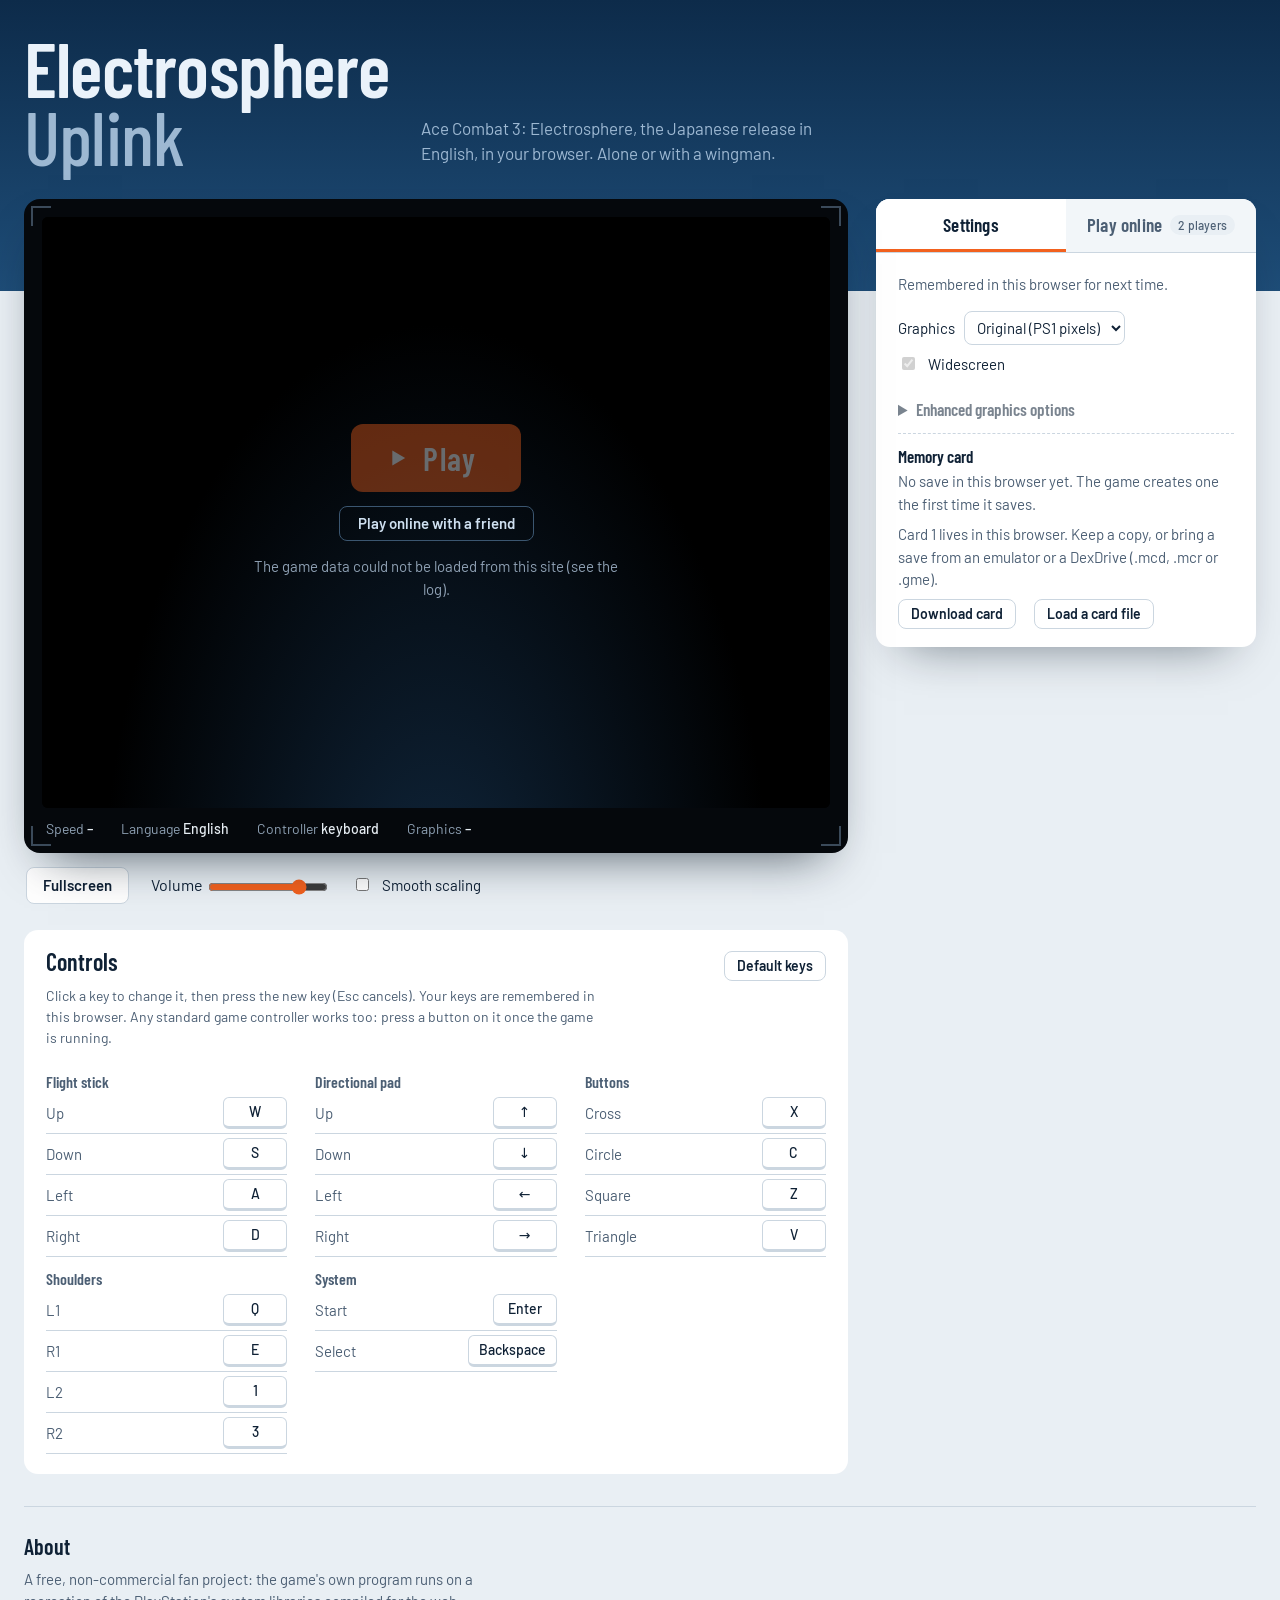
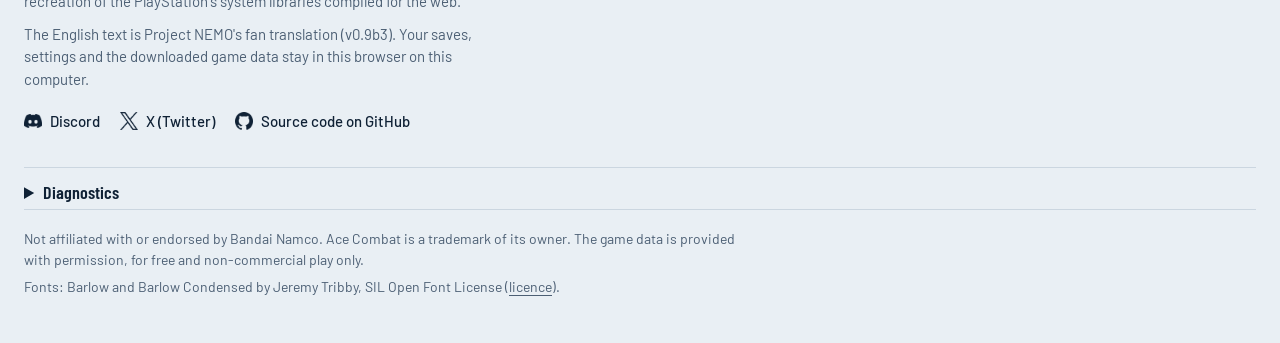
==== web/index.html @ f365df01 "Added contact info" ====
<!doctype html>
<html lang="en">
<head>
<meta charset="utf-8">
<meta name="viewport" content="width=device-width, initial-scale=1">
<title>Electrosphere Uplink</title>
<meta name="description" content="Play the Japanese release of Ace Combat 3: Electrosphere in your browser.">
<script src="coi-boot.js"></script>
<link rel="stylesheet" href="style.css">
</head>
<body>
<header class="sky">
  <div class="wrap sky-inner">
    <h1 class="wordmark">Electrosphere <span>Uplink</span></h1>
    <p class="tagline">Ace Combat 3: Electrosphere, the Japanese release in English, in your browser. Alone or with a wingman.</p>
  </div>
</header>
<div class="wrap">

  <main class="deck">
    <section class="screen" aria-label="Game screen">
      <div class="bezel"><span class="mk" aria-hidden="true"></span>
        <div id="screen-wrap">
          <canvas id="screen" width="320" height="240" aria-label="Game screen"></canvas>
          <canvas id="screen-hd" width="320" height="240" aria-label="Game screen (enhanced)"></canvas>
          <div class="loader" id="loader" hidden role="progressbar" aria-label="Loading" aria-valuemin="0" aria-valuemax="100" aria-valuenow="0">
            <svg viewBox="0 0 200 330" aria-hidden="true">
              <defs>
                <!-- an original fighter seen from above, nose up; it fills from the tail to the nose -->
                <path id="jet" d="M 100 6 C 104 16 108 36 110 60 L 112 82 L 122 100 L 124 124 L 184 184 L 186 200
                  L 128 198 L 126 216 L 166 252 L 168 264 L 122 262 L 118 282 L 104 284 L 96 284 L 82 282 L 78 262
                  L 32 264 L 34 252 L 74 216 L 72 198 L 14 200 L 16 184 L 76 124 L 78 100 L 88 82 L 90 60
                  C 92 36 96 16 100 6 Z"/>
                <clipPath id="jet-clip"><use href="#jet"/></clipPath>
                <clipPath id="jet-lit"><rect id="ld-litrect" x="0" y="330" width="200" height="0"/></clipPath>
              </defs>
              <g id="ld-flame">
                <path class="flame" d="M 97 284 L 106 284 L 101.5 318 Z"/><path class="flame late" d="M 94 284 L 103 284 L 98.5 318 Z"/>
                <path class="flame core" d="M 97 284 L 103 284 L 100 302 Z"/>
              </g>
              <use href="#jet" class="hull"/>
              <g clip-path="url(#jet-clip)">
                <rect class="fill" id="ld-fill" x="0" y="284" width="200" height="0"/>
                <rect class="edge" id="ld-edge" x="0" y="283" width="200" height="1.6"/>
              </g>
              <use href="#jet" class="hull-lit" clip-path="url(#jet-lit)"/>
              <g class="lines">
                <path d="M 100 34 C 104 42 105 54 104 66 L 100 72 L 96 66 C 95 54 96 42 100 34 Z"/>
                <path d="M 114 206 L 120 250"/><path d="M 86 206 L 80 250"/>
                <path d="M 124 124 L 128 198"/><path d="M 76 124 L 72 198"/>
              </g>
            </svg>
            <div class="pct"><span id="ld-pct">0</span><small>%</small></div>
            <div class="stage" id="ld-stage">Getting ready</div>
            <div class="sub" id="ld-sub"></div>
          </div>
          <div class="coop-veil" id="coop-veil" hidden><p></p></div>
          <div class="idle" id="idle">
            <button class="play" id="start" disabled aria-describedby="idle-hint">
              <svg viewBox="0 0 24 24" aria-hidden="true"><path d="M8 5.5v13l11-6.5z"/></svg><span>Play</span>
            </button>
            <button class="ghost" id="to-online">Play online with a friend</button>
            <p class="idle-hint" id="idle-hint"></p>
          </div>
        </div>
        <div class="readouts" aria-live="polite">
          <span>Speed <b id="fps">–</b></span>
          <span>Language <b id="ro-lang">–</b></span>
          <span>Controller <b id="ro-pad">keyboard</b></span>
          <span>Graphics <b id="ro-gfx">–</b></span>
        </div>
      </div>
      <div class="screen-tools">
        <button class="quiet live-only" id="stop" disabled>Stop</button>
        <button class="quiet" id="fullscreen">Fullscreen</button>
        <label>Volume <input type="range" id="volume" min="0" max="100" value="80" aria-label="Volume"></label>
        <label class="check flush sd-only"><input type="checkbox" id="smooth"> Smooth scaling</label>
        <p class="note status" id="status" role="status"></p>
      </div>
    </section>

    <aside class="console" aria-label="Setup and online play">
      <div class="tabs" role="tablist" aria-label="Panels">
        <button role="tab" class="tab" id="tab-setup" aria-selected="true" aria-controls="panel-setup">Settings</button>
        <button role="tab" class="tab" id="tab-online" aria-selected="false" aria-controls="panel-online" tabindex="-1">Play online <span class="badge">2 players</span></button>
      </div>
      <div class="panel" id="panel-setup" role="tabpanel" aria-labelledby="tab-setup">
        <p class="panel-lede">Remembered in this browser for next time.</p>
        <div class="settings">
          <div class="set-group">
            <div class="row">
              <label>Graphics <select id="gfx" aria-describedby="gfxhint">
                <option value="0">Original (PS1 pixels)</option>
                <option value="2">Enhanced 2×</option>
                <option value="3">Enhanced 3×</option>
                <option value="4">Enhanced 4×</option>
                <option value="6">Enhanced 6×</option>
              </select></label>
              <label class="check flush"><input type="checkbox" id="widescreen" data-bit="1" checked> Widescreen</label>
            </div>
            <p class="note" id="gfxhint"></p>
            <details class="gfx-more" id="gfx-more">
              <summary>Enhanced graphics options</summary>
              <p class="note">These change straight away, also while playing.</p>
              <div class="gfx-grid">
                <label class="check"><input type="checkbox" data-bit="2" checked> World effects <span class="sub">(all of the below)</span></label>
                <label class="check"><input type="checkbox" data-bit="64"> Atmosphere and haze</label>
                <label class="check"><input type="checkbox" data-bit="4"> Far terrain <span class="sub">(needs atmosphere)</span></label>
                <label class="check"><input type="checkbox" data-bit="512" checked> Original fog <span class="sub">(the ground fades out at the game's own distance)</span></label>
                <label class="check"><input type="checkbox" data-bit="16"> Clouds</label>
                <label class="check"><input type="checkbox" data-bit="256" checked> Sun and glare</label>
                <label class="check"><input type="checkbox" data-bit="128" checked> Sky lighting</label>
                <label class="check"><input type="checkbox" data-bit="8"> Animated ocean <span class="sub">(sun glints on the waves can flicker)</span></label>
              </div>
              <button class="quiet compact" id="gfx-defaults">Defaults</button>
            </details>
          </div>
          <div class="set-group">
            <h4>Memory card</h4>
            <p id="saveinfo"></p>
            <p>Card 1 lives in this browser. Keep a copy, or bring a save from an emulator or a DexDrive (.mcd, .mcr or .gme).</p>
            <div class="row"><button class="quiet small" id="export">Download card</button><button class="quiet small" id="importbtn">Load a card file</button><button class="quiet small" id="restorecard" hidden>Restore previous card</button><input type="file" id="import" accept=".mcd,.mcr,.gme" hidden></div>
          </div>
        </div>
      </div>
      <div class="panel" id="panel-online" role="tabpanel" aria-labelledby="tab-online" hidden>
        <div id="step-online">
          <h2 class="panel-title">Play online together</h2>
          <p>Each player on their own computer. The host's memory card and settings are used, and nothing is saved on the guest's side. The guest flies as the second plane.</p>
          <div class="row">
            <label>Your name <input id="on-name" maxlength="24" size="12" autocomplete="nickname"></label>
            <label class="check flush"><input type="checkbox" id="on-private" checked> Private room <span class="sub">(only people with the code can join; untick to list it publicly, and you accept who joins)</span></label>
          </div>
          <div id="on-idle">
            <div class="row"><button class="small" id="on-create">Create a room</button></div>
            <div class="row">
              <label>Room code <input id="on-code" placeholder="NEMO-XXXX" maxlength="9" size="10" autocomplete="off" spellcheck="false"></label>
              <button class="quiet small" id="on-join">Join</button>
              <button class="quiet small" id="on-browse">Public rooms</button>
            </div>
            <ul class="files" id="on-rooms"></ul>
            <div class="row" id="on-rooms-tools" hidden><button class="quiet small" id="on-refresh">Refresh the list</button> <span class="note" id="on-rooms-time"></span></div>
          </div>
          <div id="on-room" hidden>
            <p class="on-code" id="on-hostbits"><span id="on-roomcode"></span> <button class="quiet small" id="on-copy">Copy</button></p>
            <ul class="files" id="on-requests"></ul>
            <div class="row"><button class="small" id="on-go" hidden>Start the game</button><button class="quiet small" id="on-leave">Leave</button></div>
          </div>
          <p class="note" id="on-state" role="status"></p>
        </div>
      </div>
    </aside>
    <section class="controls" aria-labelledby="h-keys">
        <div class="controls-head">
          <h2 id="h-keys">Controls</h2>
          <button class="quiet small" id="keys-reset">Default keys</button>
        </div>
        <p class="note">Click a key to change it, then press the new key (Esc cancels). Your keys are remembered in this browser.
          Any standard game controller works too: press a button on it once the game is running.</p>
        <div class="keygrid" id="keygrid"></div>
      </section>
  </main>

  <div class="lower">
    <section aria-labelledby="h-about">
      <h2 id="h-about">About</h2>
      <p>A free, non-commercial fan project: the game's own program runs on a recreation of the PlayStation's system libraries compiled for the web.</p>
      <p>The English text is Project NEMO's fan translation (v0.9b3). Your saves, settings and the downloaded game data stay in this browser on this computer.</p>
      <ul class="contact" aria-label="Contact and source code">
        <li><a href="https://discord.com/users/176006073197527040" target="_blank" rel="noopener noreferrer"><span class="logo logo-discord" aria-hidden="true"></span>Discord</a></li>
        <li><a href="https://x.com/Ashenfag" target="_blank" rel="noopener noreferrer"><span class="logo logo-x" aria-hidden="true"></span>X (Twitter)</a></li>
        <li><a href="https://github.com/leanbgit/Electrosphere-uplink" target="_blank" rel="noopener noreferrer"><span class="logo logo-github" aria-hidden="true"></span>Source code on GitHub</a></li>
      </ul>
    </section>
  </div>

  <details class="diag">
    <summary>Diagnostics</summary>
    <p class="note">The game data the site streams is kept in this browser for faster starts. <button class="quiet small" id="forget">Forget stored game data</button></p>
    <div id="log" role="log"></div>
  </details>

  <footer>
    <p>Not affiliated with or endorsed by Bandai Namco. Ace Combat is a trademark of its owner. The game data is provided with permission, for free and non-commercial play only.</p>
    <p>Fonts: Barlow and Barlow Condensed by Jeremy Tribby, SIL Open Font License (<a href="fonts/OFL.txt">licence</a>).</p>
  </footer>
</div>
<script src="netplay.js"></script>
<script type="module" src="page/main.js"></script>
</body>
</html>
---- web/style.css ----
/* style.css -- the page (index.html).
 *
 * Idea: the page is the sky. A band of stratosphere blue at the top, the game
 * screen rising out of it onto the cloud deck below, and the settings beside
 * it as a two-tab console (Settings / Play online). One accent, afterburner
 * orange, for what starts things. Every button answers: it lifts under the
 * pointer, presses down when clicked, and shows a ring for the keyboard. */
@font-face { font-family: Barlow; src: url(fonts/Barlow-Regular.woff2) format('woff2'); font-weight: 400; font-display: swap; }
@font-face { font-family: Barlow; src: url(fonts/Barlow-Medium.woff2) format('woff2'); font-weight: 500; font-display: swap; }
@font-face { font-family: Barlow; src: url(fonts/Barlow-SemiBold.woff2) format('woff2'); font-weight: 600; font-display: swap; }
@font-face { font-family: 'Barlow Condensed'; src: url(fonts/BarlowCondensed-Medium.woff2) format('woff2'); font-weight: 500; font-display: swap; }
@font-face { font-family: 'Barlow Condensed'; src: url(fonts/BarlowCondensed-SemiBold.woff2) format('woff2'); font-weight: 600; font-display: swap; }

:root {
  --sky: #0D2B4A;          /* stratosphere: the band at the top */
  --sky-low: #1E4D78;      /* where it meets the horizon */
  --sky-ink: #EAF2FA;
  --sky-ink-soft: #9DB8D2;
  --deck: #E9EFF4;         /* the cloud deck: the page */
  --panel: #FFFFFF;
  --panel-sunk: #F2F6F9;
  --ink: #0F2135;
  --ink-soft: #4C5F74;
  --rule: #CBD6E0;
  --burn: #F2611E;         /* afterburner: the one accent */
  --burn-hi: #FF7A3A;
  --burn-lo: #C94A10;
  --burn-ink: #FFFFFF;
  --ok: #1F8A6B;
  --bad: #B3261E;
  --bezel: #05080C;
  --bezel-mark: #3B4A5A;
  --lift: 0 6px 16px -8px rgba(13, 43, 74, .45);
  --font: Barlow, 'Segoe UI', system-ui, sans-serif;
  --font-cond: 'Barlow Condensed', 'Arial Narrow', Barlow, sans-serif;
  color-scheme: light;
}
@media (prefers-color-scheme: dark) {
  :root:not([data-theme="light"]) {
    --sky: #04121F; --sky-low: #0C2A45; --deck: #0B1622; --panel: #122131; --panel-sunk: #0E1B29;
    --ink: #DCE6F0; --ink-soft: #93A6BA; --rule: #263749; --ok: #4FC3A1; --bad: #F2867D;
    --lift: 0 6px 18px -8px rgba(0, 0, 0, .8);
    color-scheme: dark;
  }
}
:root[data-theme="dark"] {
  --sky: #04121F; --sky-low: #0C2A45; --deck: #0B1622; --panel: #122131; --panel-sunk: #0E1B29;
  --ink: #DCE6F0; --ink-soft: #93A6BA; --rule: #263749; --ok: #4FC3A1; --bad: #F2867D;
  --lift: 0 6px 18px -8px rgba(0, 0, 0, .8);
  color-scheme: dark;
}

* { box-sizing: border-box; }
html { -webkit-text-size-adjust: 100%; }
body { margin: 0; background: var(--deck); color: var(--ink); font: 400 16px/1.5 var(--font); }
a { color: inherit; text-underline-offset: 3px; }
.wrap { max-width: 1280px; margin: 0 auto; padding: 0 24px; }
@media (max-width: 640px) { .wrap { padding: 0 16px; } }
:focus-visible { outline: 3px solid color-mix(in srgb, var(--burn) 70%, transparent); outline-offset: 2px; }

/* ---- the sky band */
.sky { background: linear-gradient(180deg, var(--sky) 0%, var(--sky-low) 100%); color: var(--sky-ink); padding: 34px 0 120px; }
.sky-inner { display: flex; flex-wrap: wrap; align-items: flex-end; gap: 10px 32px; }
.wordmark { margin: 0; font: 600 clamp(40px, 6.4vw, 76px)/.9 var(--font-cond); letter-spacing: -.01em; }
.wordmark span { display: block; font-weight: 500; color: var(--sky-ink-soft); }
.tagline { margin: 0 0 4px; max-width: 42ch; color: var(--sky-ink-soft); font-size: 17px; }

/* ---- deck: the screen rises out of the sky band */
.deck { display: grid; grid-template-columns: minmax(0, 1fr) 380px; grid-template-areas: "screen console" "controls console";
        gap: 26px 28px; align-items: start; margin-top: -92px; padding-bottom: 32px; }
.deck > .screen { grid-area: screen; } .deck > .console { grid-area: console; } .deck > .controls { grid-area: controls; }
/* one column: the console (and so online play) right under the screen, the key list last */
@media (max-width: 1020px) { .deck { grid-template-columns: minmax(0, 1fr); grid-template-areas: "screen" "console" "controls"; } }

.bezel { position: relative; background: var(--bezel); border-radius: 16px; padding: 18px 18px 12px; box-shadow: 0 24px 48px -24px rgba(4, 18, 31, .7); }
.bezel::before, .bezel::after, .bezel .mk::before, .bezel .mk::after {
  content: ''; position: absolute; width: 18px; height: 18px; border: 2px solid var(--bezel-mark); transition: border-color .4s;
}
.bezel::before { top: 7px; left: 7px; border-right: 0; border-bottom: 0; }
.bezel::after { top: 7px; right: 7px; border-left: 0; border-bottom: 0; }
.bezel .mk::before { bottom: 7px; left: 7px; border-right: 0; border-top: 0; }
.bezel .mk::after { bottom: 7px; right: 7px; border-left: 0; border-top: 0; }
body.live .bezel::before, body.live .bezel::after, body.live .bezel .mk::before, body.live .bezel .mk::after { border-color: var(--burn); }

#screen-wrap { position: relative; aspect-ratio: 4 / 3; width: 100%; background: #000; display: flex; align-items: center; justify-content: center; overflow: hidden; border-radius: 6px; }
#screen-wrap.wide { aspect-ratio: 16 / 9; }
#screen, #screen-hd { width: 100%; height: 100%; image-rendering: pixelated; display: block; }
#screen-hd { image-rendering: auto; display: none; }
body.hd #screen-hd { display: block; } body.hd #screen { display: none; }
body.hd .sd-only { display: none; }
#screen.smooth { image-rendering: auto; }
#screen-wrap:fullscreen { border-radius: 0; }
.idle { position: absolute; inset: 0; display: flex; flex-direction: column; align-items: center; justify-content: center; gap: 14px; color: #8EA0B3; text-align: center; padding: 24px;
        background: radial-gradient(ellipse at 50% 120%, #10263C 0%, #000 60%); }
body.live .idle { display: none; }
.idle-hint { margin: 0; font-size: 15px; color: #8EA0B3; min-height: 1.4em; max-width: 46ch; }

/* ---- buttons: one system, every one of them answers */
button { font: 600 15px/1 var(--font); border-radius: 8px; padding: 10px 16px; cursor: pointer; color: var(--burn-ink);
         background: var(--burn); border: 1.5px solid var(--burn);
         transition: transform .12s ease-out, box-shadow .15s, background-color .15s, border-color .15s, color .15s; }
button:hover:not(:disabled) { background: var(--burn-hi); border-color: var(--burn-hi); transform: translateY(-1px); box-shadow: var(--lift); }
button:active:not(:disabled) { background: var(--burn-lo); border-color: var(--burn-lo); transform: translateY(1px); box-shadow: none; transition-duration: .05s; }
button:disabled { opacity: .4; cursor: not-allowed; }
button.quiet { background: var(--panel); color: var(--ink); border-color: var(--rule); }
button.quiet:hover:not(:disabled) { background: var(--panel); border-color: var(--ink-soft); }
button.quiet:active:not(:disabled) { background: var(--panel-sunk); border-color: var(--ink); }
button.small, button.quiet.small, button.compact, button.quiet.compact { padding: 7px 12px; font-size: 14px; }

button.play { display: inline-flex; align-items: center; gap: 12px; font: 600 32px/1 var(--font-cond); letter-spacing: .04em;
              padding: 18px 44px 18px 32px; border-radius: 12px; border: 0; box-shadow: 0 0 0 0 color-mix(in srgb, var(--burn) 40%, transparent); }
button.play svg { width: 28px; height: 28px; fill: currentColor; }
button.play:hover:not(:disabled) { transform: translateY(-2px) scale(1.03); box-shadow: 0 0 0 8px color-mix(in srgb, var(--burn) 28%, transparent); }
button.play:active:not(:disabled) { transform: scale(.97); box-shadow: 0 0 0 3px color-mix(in srgb, var(--burn) 45%, transparent); }
button.play:focus-visible { outline: 3px solid #fff; outline-offset: 4px; }
button.ghost { background: transparent; color: #CFE0F0; border-color: #3B5670; font-size: 15px; padding: 9px 18px; }
button.ghost:hover:not(:disabled) { background: rgba(255, 255, 255, .06); border-color: #8FB0CE; color: #fff; box-shadow: none; }
button.ghost:active:not(:disabled) { background: rgba(255, 255, 255, .12); }
body.live button.ghost { display: none; }
@media (prefers-reduced-motion: reduce) { button, button.play { transition: none; } button:hover:not(:disabled), button:active:not(:disabled) { transform: none; } }

.live-only { display: none; } body.live .live-only { display: inline-block; }

/* ---- under the screen */
.readouts { display: flex; flex-wrap: wrap; gap: 4px 28px; padding: 10px 4px 2px; color: #8EA0B3; font-size: 14px; }
.readouts b { color: #E6EDF3; font-weight: 500; font-variant-numeric: tabular-nums; }
.screen-tools { display: flex; flex-wrap: wrap; align-items: center; gap: 10px 22px; padding: 14px 2px 0; }
.screen-tools .status { margin: 0 0 0 auto; text-align: right; max-width: 48ch; }
input[type=range] { accent-color: var(--burn); width: 120px; vertical-align: middle; }

/* ---- the console: two tabs beside the screen */
.console { background: var(--panel); border-radius: 14px; box-shadow: 0 24px 48px -28px rgba(4, 18, 31, .55); overflow: hidden; }
.tabs { display: grid; grid-template-columns: 1fr 1fr; background: var(--panel-sunk); border-bottom: 1px solid var(--rule); }
.tab { background: transparent; color: var(--ink-soft); border: 0; border-radius: 0; padding: 16px 12px 13px; border-bottom: 3px solid transparent;
       font: 600 19px/1.1 var(--font-cond); letter-spacing: .01em; display: flex; flex-wrap: wrap; align-items: center; justify-content: center; gap: 4px 8px; }
.tab:hover:not(:disabled) { background: var(--panel); color: var(--ink); border-color: transparent; border-bottom-color: var(--rule); transform: none; box-shadow: none; }
.tab:active:not(:disabled) { background: var(--panel); transform: none; }
.tab[aria-selected="true"] { background: var(--panel); color: var(--ink); border-bottom-color: var(--burn); }
.tab:focus-visible { outline-offset: -4px; }
.badge { font: 500 12px/1 var(--font); color: var(--ink-soft); background: var(--deck); border-radius: 999px; padding: 4px 8px; }
.tab[aria-selected="true"] .badge { background: color-mix(in srgb, var(--burn) 14%, var(--panel)); color: var(--burn-lo); }
.panel { padding: 20px 22px 18px; }
.panel[hidden] { display: none; }
.panel-lede { margin: 0 0 16px; color: var(--ink-soft); font-size: 15px; }
.panel-title { margin: 0 0 6px; font: 600 24px/1.1 var(--font-cond); }

.steps { list-style: none; margin: 0; padding: 0; counter-reset: step; }
.step { counter-increment: step; position: relative; padding: 0 0 18px 44px; }
.step + .step { border-top: 1px solid var(--rule); padding-top: 16px; }
.step::before { content: counter(step); position: absolute; left: 0; width: 30px; height: 30px; border-radius: 50%;
                border: 2px solid var(--ink); display: grid; place-items: center; font: 600 16px/1 var(--font-cond); }
.step + .step::before { top: 16px; }
.step.done::before { content: '✓'; background: var(--ok); border-color: var(--ok); color: #fff; }
.step h3 { margin: 2px 0 6px; font: 600 20px/1.2 var(--font-cond); }
.step p, .settings p, #step-online p { margin: 0 0 8px; font-size: 15px; color: var(--ink-soft); }

.set-group + .set-group { margin-top: 14px; padding-top: 12px; border-top: 1px dashed var(--rule); }
.set-group h4 { margin: 0 0 4px; font: 600 17px/1.2 var(--font-cond); }
.set-group > .row { gap: 8px 18px; font-size: 15px; }
select, input:not([type]) { font: inherit; font-size: 15px; color: var(--ink); background: var(--panel); border: 1.5px solid var(--rule); border-radius: 8px; padding: 6px 8px; margin-left: 6px; transition: border-color .15s; }
select:hover, input:not([type]):hover { border-color: var(--ink-soft); }
select:focus-visible, input:not([type]):focus-visible { border-color: var(--burn); outline: none; box-shadow: 0 0 0 3px color-mix(in srgb, var(--burn) 25%, transparent); }
.gfx-more { margin: 8px 0 0; }
.gfx-more summary { cursor: pointer; font: 600 17px/1.2 var(--font-cond); }
.gfx-more .note { margin: 6px 0 8px; }
.gfx-grid { display: grid; grid-template-columns: 1fr; gap: 2px; margin-bottom: 10px; }
.gfx-grid .check { margin: 0; }
.gfx-grid label.check { flex-wrap: wrap; row-gap: 0; }
.gfx-grid .sub { color: var(--ink-soft); font-size: 13px; flex-basis: 100%; padding-left: 23px; margin-top: -2px; }
body.sd .gfx-more { opacity: .55; }
summary:hover { color: var(--burn-lo); }

label.check { display: flex; gap: 10px; align-items: flex-start; font-size: 15px; margin: 8px 0 0; cursor: pointer; }
label.check input { margin-top: 4px; accent-color: var(--ok); }
.check.flush { margin: 0; }
.note { font-size: 14px; color: var(--ink-soft); margin: 4px 0 0; min-height: 1em; }
.note.ok { color: var(--ok); } .note.bad { color: var(--bad); }
.row { display: flex; flex-wrap: wrap; gap: 10px; align-items: center; }
.row[hidden] { display: none; }
#forget { margin-top: 6px; }

/* online panel (web/online.js) */
#step-online .row { display: flex; flex-wrap: wrap; gap: 8px 14px; align-items: center; margin-top: 10px; }
#step-online .sub { color: var(--ink-soft); font-size: 13px; font-weight: 400; }
#on-create { padding: 11px 20px; font-size: 16px; }
.files { list-style: none; margin: 10px 0 0; padding: 0; font-size: 14px; }
.files li { padding: 4px 0 4px 18px; position: relative; }
.files li::before { content: ''; position: absolute; left: 2px; top: 11px; width: 8px; height: 8px; border-radius: 50%; border: 1.5px solid var(--ink-soft); }
.files li.dim { color: var(--ink-soft); }
.files li button { margin-left: 8px; }
.on-code { font: 600 30px/1.2 var(--font-cond); letter-spacing: .06em; margin: 8px 0 0; }

/* who has the controls, on the game screen */
#screen-wrap.veiled canvas { filter: grayscale(.6) brightness(.45); transition: filter .3s; }
.coop-veil[hidden] { display: none; }
.coop-veil { position: absolute; left: 0; right: 0; top: 8%; display: flex; justify-content: center; pointer-events: none; z-index: 3; }
.coop-veil p { margin: 0 16px; padding: 8px 16px; border-radius: 6px; background: rgba(8, 14, 20, .78); color: #fff;
               font: 600 clamp(14px, 2.4vw, 20px)/1.3 var(--font-cond); text-align: center; letter-spacing: .02em; }

/* ---- loading screen (unchanged from the site) */
.loader { position: absolute; inset: 0; z-index: 2; background: #000; display: flex; flex-direction: column;
          align-items: center; justify-content: center; gap: 2px; padding: 24px; text-align: center; transition: opacity .45s ease-out; }
.loader[hidden] { display: none; }
.loader.gone { opacity: 0; }
.loader svg { height: min(52%, 320px); width: auto; overflow: visible; }
.loader .hull { fill: #0B141D; stroke: #3B4A5A; stroke-width: 1.4; stroke-linejoin: round; }
.loader .hull-lit { fill: none; stroke: var(--burn); stroke-width: 1.4; stroke-linejoin: round; }
.loader .lines { fill: none; stroke: #000; stroke-opacity: .3; stroke-width: 1.2; stroke-linecap: round; stroke-linejoin: round; }
.loader .fill { fill: var(--burn); }
.loader .edge { fill: #FFE1CF; }
.loader .flame { fill: #FFB15C; transform-box: fill-box; transform-origin: 50% 0; animation: flame .09s steps(2) infinite alternate; }
.loader .flame.core { fill: #FFF1DA; }
.flame.late { animation-delay: .045s; }
@keyframes flame { from { transform: scaleY(1); opacity: .95; } to { transform: scaleY(.7); opacity: .7; } }
.loader .pct { font: 600 clamp(30px, 5vw, 46px)/1 var(--font-cond); color: #E6EDF3; font-variant-numeric: tabular-nums; margin-top: 10px; }
.loader .pct small { font-size: .55em; color: #8EA0B3; margin-left: 2px; }
.loader .stage { font: 500 15px/1.3 var(--font-cond); color: #8EA0B3; max-width: 46ch; }
.loader .sub { font-size: 13px; color: #5E7184; margin-top: 4px; }
@media (prefers-reduced-motion: reduce) { .loader { transition: none; } .loader .flame { animation: none; } .bezel::before, .bezel::after, .bezel .mk::before, .bezel .mk::after { transition: none; } }

/* ---- controls */

.controls { background: var(--panel); border-radius: 14px; padding: 18px 22px 20px; }
.controls-head { display: flex; align-items: baseline; justify-content: space-between; gap: 12px; }
.controls h2 { margin: 0; font: 600 24px/1.2 var(--font-cond); }
.controls .note { margin: 4px 0 12px; max-width: 70ch; }
.keygrid { display: grid; grid-template-columns: repeat(auto-fill, minmax(230px, 1fr)); gap: 0 28px; }
.keygroup h3 { margin: 12px 0 2px; font: 600 16px/1.2 var(--font-cond); color: var(--ink-soft); }
.keyrow { display: flex; align-items: center; justify-content: space-between; gap: 10px; padding: 4px 0; border-bottom: 1px solid var(--rule); font-size: 15px; }
.keyrow span { color: var(--ink-soft); }
button.keycap { font: 500 14px/1 var(--font); min-width: 64px; padding: 7px 10px; border: 1px solid var(--rule); border-bottom-width: 3px; border-radius: 6px;
                background: var(--panel); color: var(--ink); }
button.keycap:hover:not(:disabled) { background: var(--panel); border-color: var(--ink-soft); transform: translateY(-1px); box-shadow: none; }
button.keycap:active:not(:disabled) { background: var(--panel-sunk); border-bottom-width: 1px; transform: translateY(2px); }
button.keycap.listening { border-color: var(--burn); color: var(--burn-lo); }
button.keycap.flash { animation: keyflash .6s ease-out; }
@keyframes keyflash { from { background: var(--burn); color: var(--burn-ink); } }
@media (prefers-reduced-motion: reduce) { button.keycap.flash { animation: none; } }

/* ---- lower deck */
.lower { padding: 8px 0 28px; border-top: 1px solid var(--rule); }
.lower section { padding-top: 18px; }
.lower h2 { margin: 0 0 8px; font: 600 22px/1.2 var(--font-cond); }
.lower p { margin: 0 0 10px; font-size: 15px; color: var(--ink-soft); max-width: 60ch; }
.contact { list-style: none; margin: 14px 0 0; padding: 0; display: flex; flex-wrap: wrap; gap: 8px 20px; }
.contact a { display: inline-flex; align-items: center; gap: 8px; font-size: 15px; font-weight: 500; color: var(--ink); text-decoration: none; padding: 6px 0; }
.contact a:hover { color: var(--burn-lo); text-decoration: underline; text-underline-offset: 3px; }
.contact a:focus-visible { outline: 2px solid var(--burn); outline-offset: 3px; border-radius: 4px; }
/* the logos (icons/, from each site's brand assets) are masks painted in the
 * text colour, so they follow light and dark mode and the hover colour */
.contact .logo { width: 18px; height: 18px; flex: none; background: currentColor;
  -webkit-mask-position: center; mask-position: center; -webkit-mask-size: contain; mask-size: contain;
  -webkit-mask-repeat: no-repeat; mask-repeat: no-repeat; }
.logo-discord { -webkit-mask-image: url(icons/discord.png); mask-image: url(icons/discord.png); }
.logo-x       { -webkit-mask-image: url(icons/x.png);       mask-image: url(icons/x.png); }
.logo-github  { -webkit-mask-image: url(icons/github.png);  mask-image: url(icons/github.png); }
details.diag { border-top: 1px solid var(--rule); padding: 14px 0 6px; }
details.diag summary { cursor: pointer; font: 600 18px/1.2 var(--font-cond); }
#log { margin-top: 10px; height: 240px; overflow: auto; background: var(--panel-sunk); border-radius: 8px; padding: 10px; font: 12px/1.4 ui-monospace, Consolas, monospace; white-space: pre-wrap; color: var(--ink-soft); }
#log .ok { color: var(--ok); } #log .bad { color: var(--bad); } #log .dim { opacity: .75; }
footer { border-top: 1px solid var(--rule); padding: 18px 0 40px; font-size: 14px; color: var(--ink-soft); }
footer p { margin: 0 0 6px; max-width: 90ch; }
kbd { font: 500 14px/1 var(--font); border: 1px solid var(--rule); border-bottom-width: 2px; border-radius: 4px; padding: 2px 6px; background: var(--panel); }
.sr { position: absolute; width: 1px; height: 1px; overflow: hidden; clip: rect(0 0 0 0); }

@media (max-width: 640px) {
  .sky { padding: 22px 0 90px; }
  .deck { margin-top: -70px; }
  .bezel { padding: 10px 10px 8px; border-radius: 12px; }
  button.play { font-size: 26px; padding: 14px 32px 14px 24px; }
  .screen-tools .status { margin: 0; text-align: left; }
}
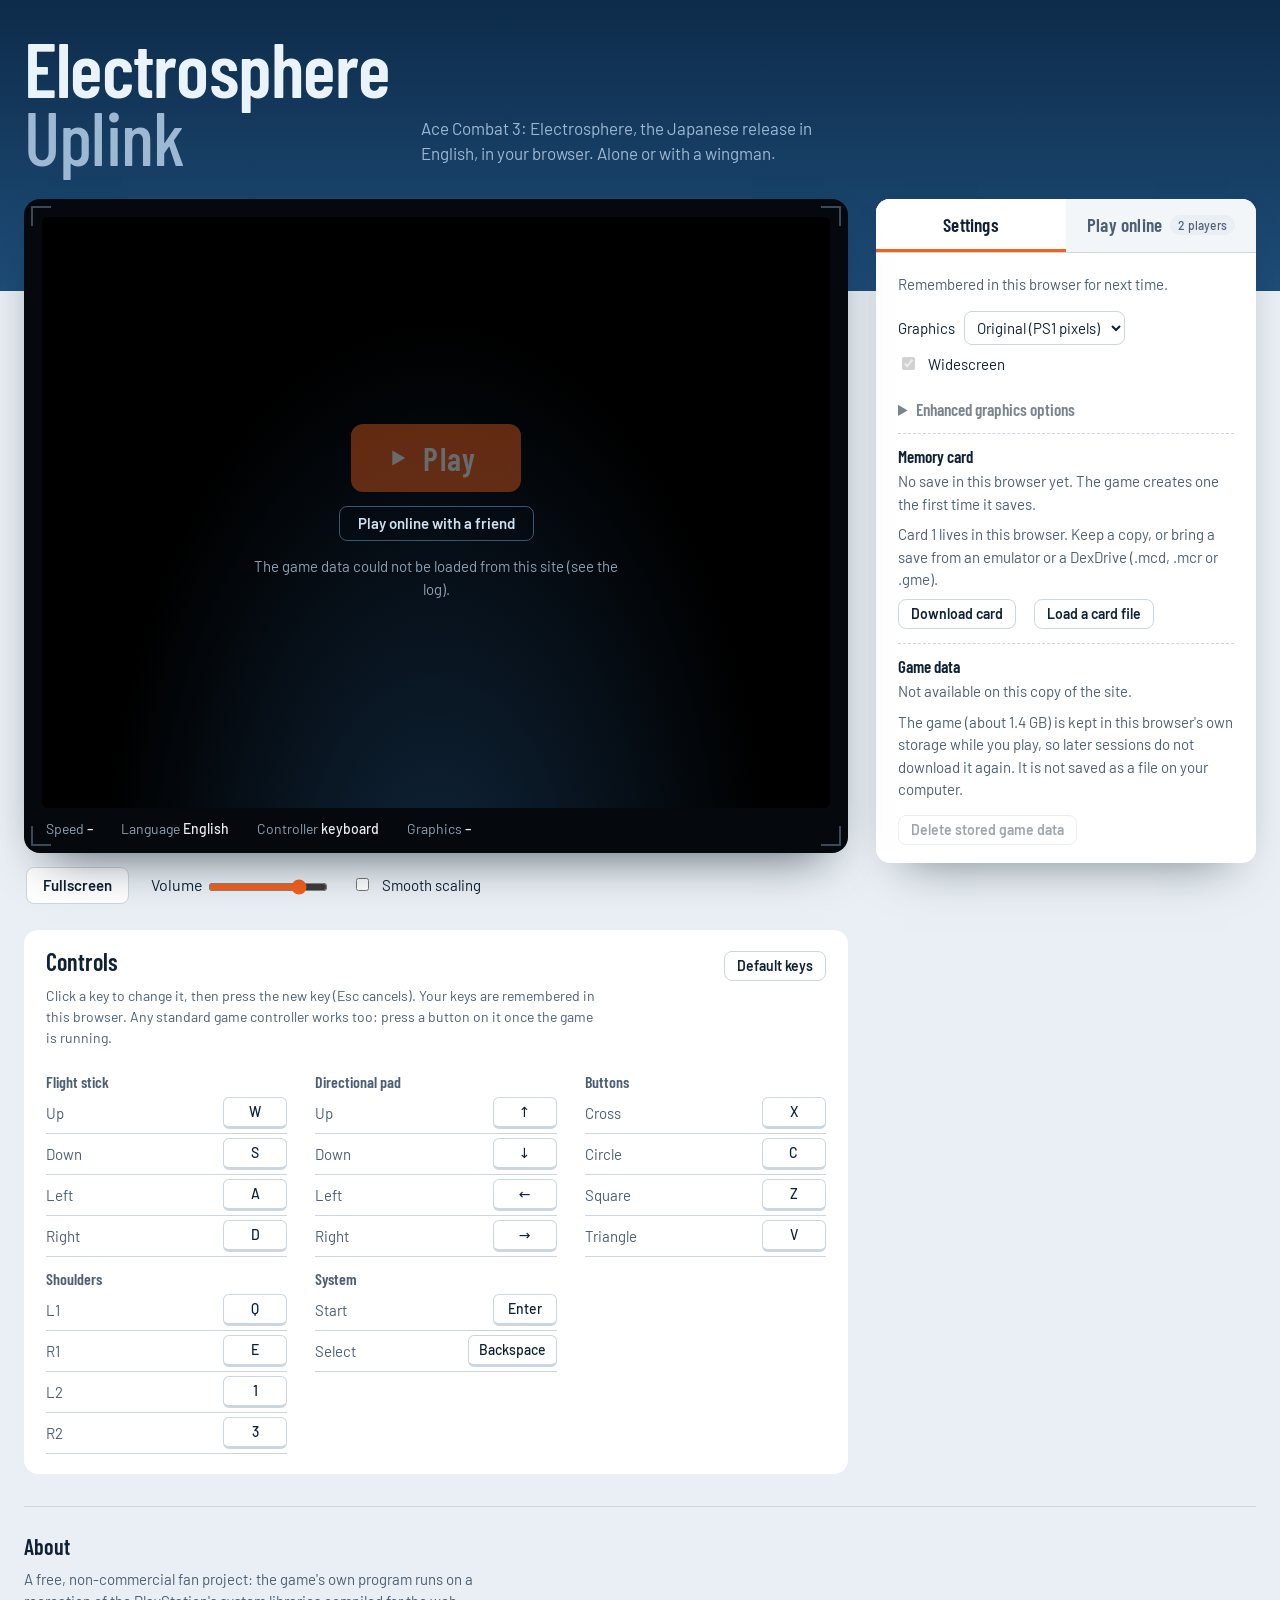
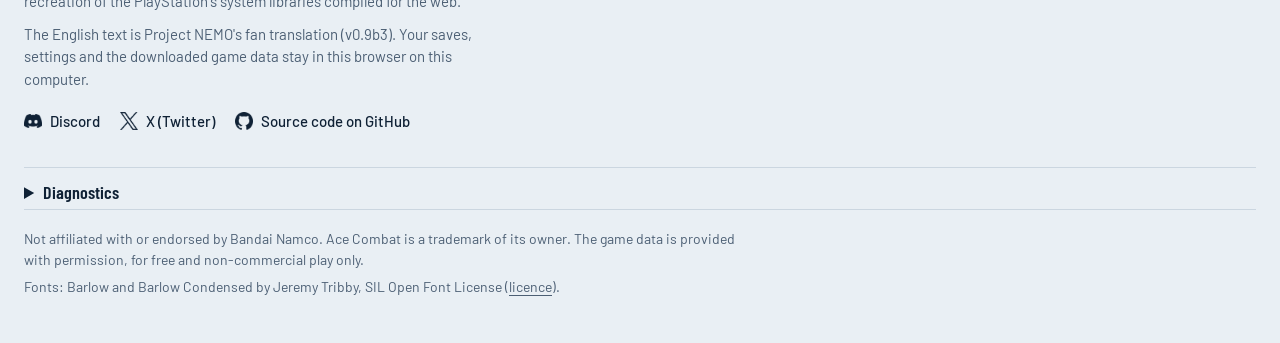
==== commit 930cc5df: "Improved performance Changed how the server handles the game data and an optional "download" button " ====
--- a/web/index.html
+++ b/web/index.html
@@ -121,6 +121,12 @@
             <p>Card 1 lives in this browser. Keep a copy, or bring a save from an emulator or a DexDrive (.mcd, .mcr or .gme).</p>
             <div class="row"><button class="quiet small" id="export">Download card</button><button class="quiet small" id="importbtn">Load a card file</button><button class="quiet small" id="restorecard" hidden>Restore previous card</button><input type="file" id="import" accept=".mcd,.mcr,.gme" hidden></div>
           </div>
+          <div class="set-group">
+            <h4>Game data</h4>
+            <p id="gd-status">Checking…</p>
+            <p>The game (about 1.4 GB) is kept in this browser's own storage while you play, so later sessions do not download it again. It is not saved as a file on your computer.</p>
+            <div class="row"><button class="quiet small" id="gd-fill" hidden>Download it into this browser now</button><button class="quiet small" id="forget">Delete stored game data</button></div>
+          </div>
         </div>
       </div>
       <div class="panel" id="panel-online" role="tabpanel" aria-labelledby="tab-online" hidden>
@@ -176,7 +182,6 @@
 
   <details class="diag">
     <summary>Diagnostics</summary>
-    <p class="note">The game data the site streams is kept in this browser for faster starts. <button class="quiet small" id="forget">Forget stored game data</button></p>
     <div id="log" role="log"></div>
   </details>
 
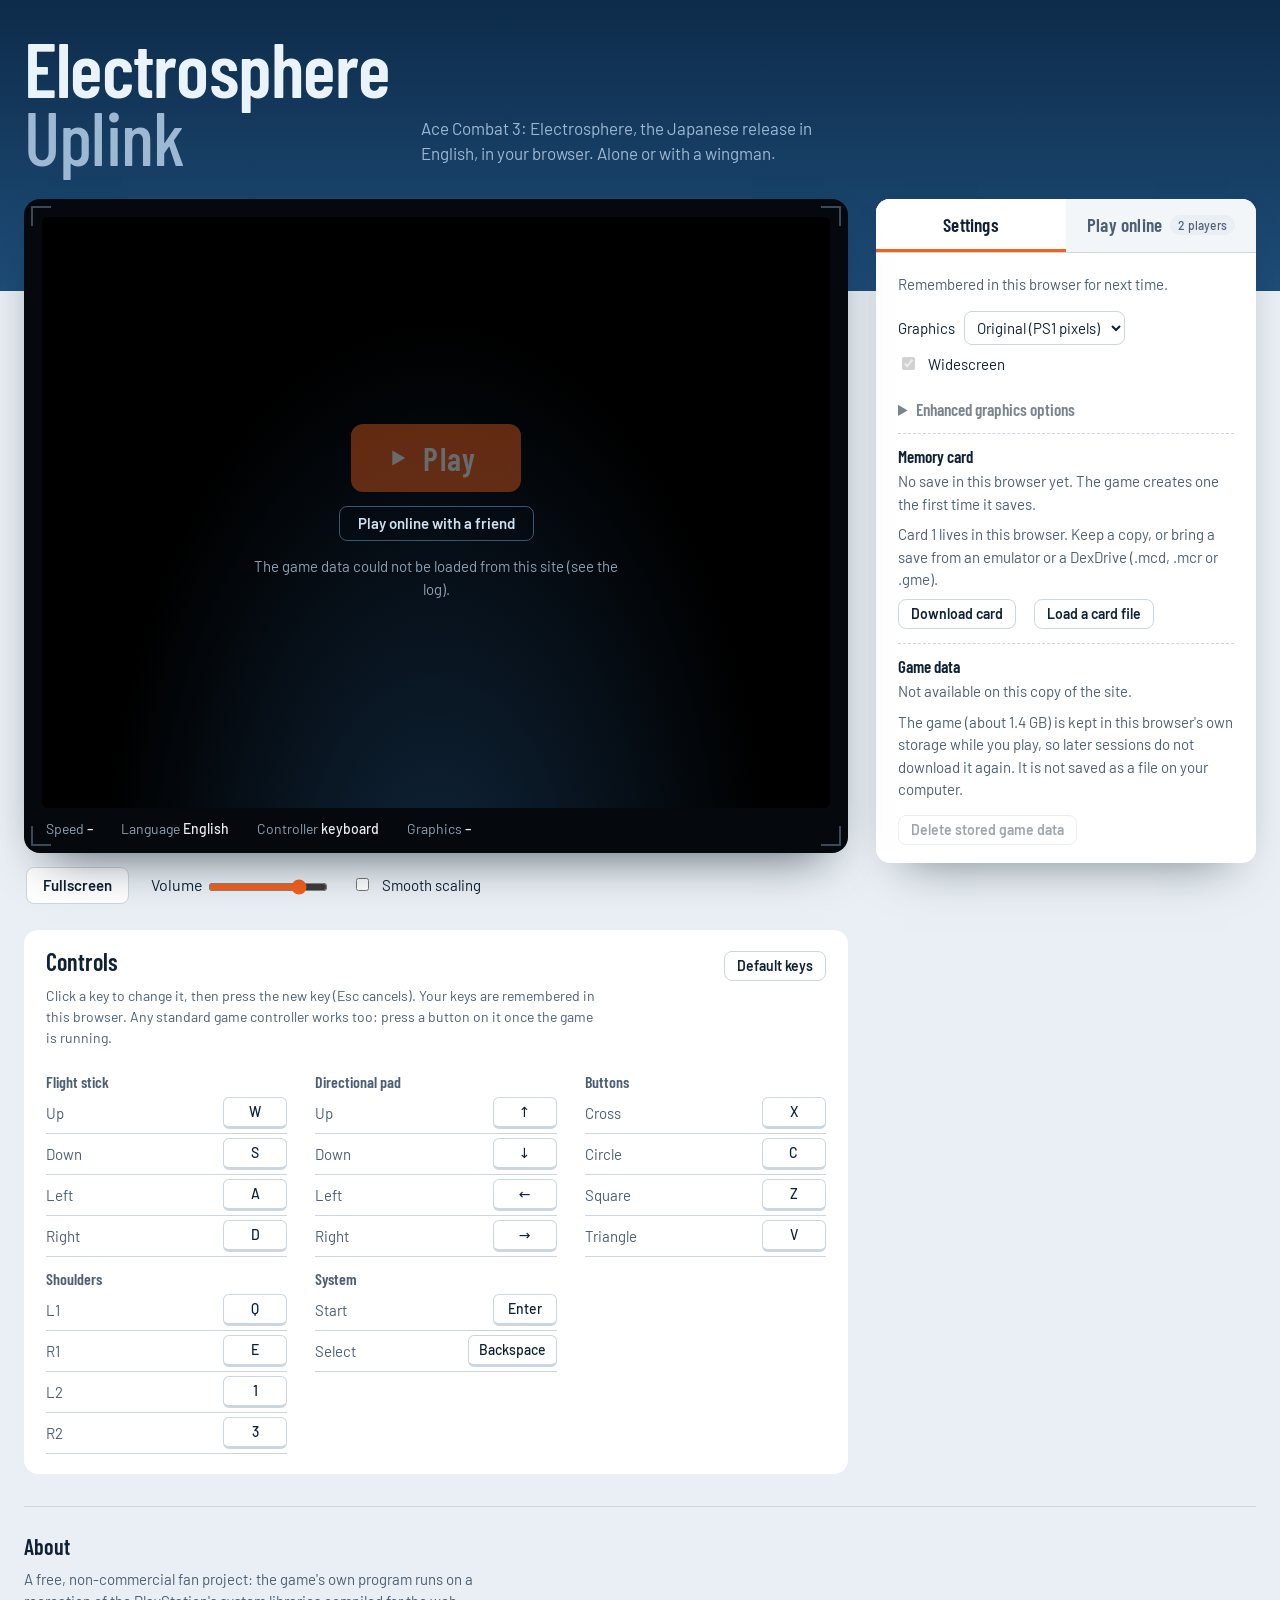
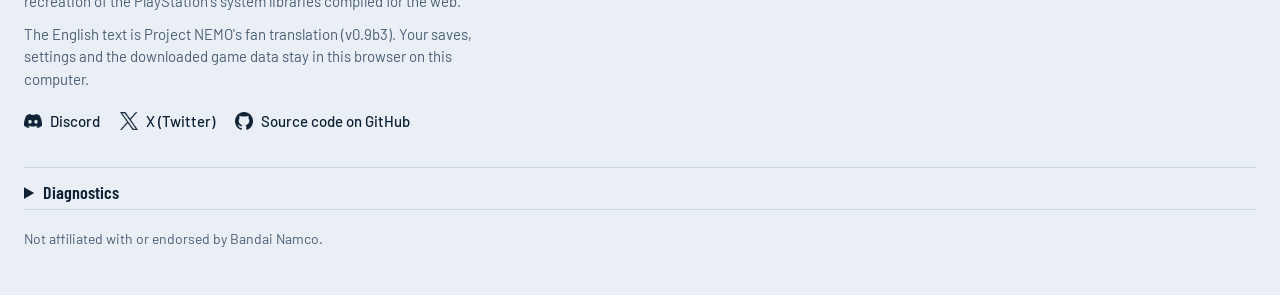
==== commit 4b0d0758: "Read ahead without storage A tab that cannot use the stored copy now downloads the pieces being read" ====
--- a/web/index.html
+++ b/web/index.html
@@ -186,8 +186,7 @@
   </details>
 
   <footer>
-    <p>Not affiliated with or endorsed by Bandai Namco. Ace Combat is a trademark of its owner. The game data is provided with permission, for free and non-commercial play only.</p>
-    <p>Fonts: Barlow and Barlow Condensed by Jeremy Tribby, SIL Open Font License (<a href="fonts/OFL.txt">licence</a>).</p>
+    <p>Not affiliated with or endorsed by Bandai Namco.</p>
   </footer>
 </div>
 <script src="netplay.js"></script>
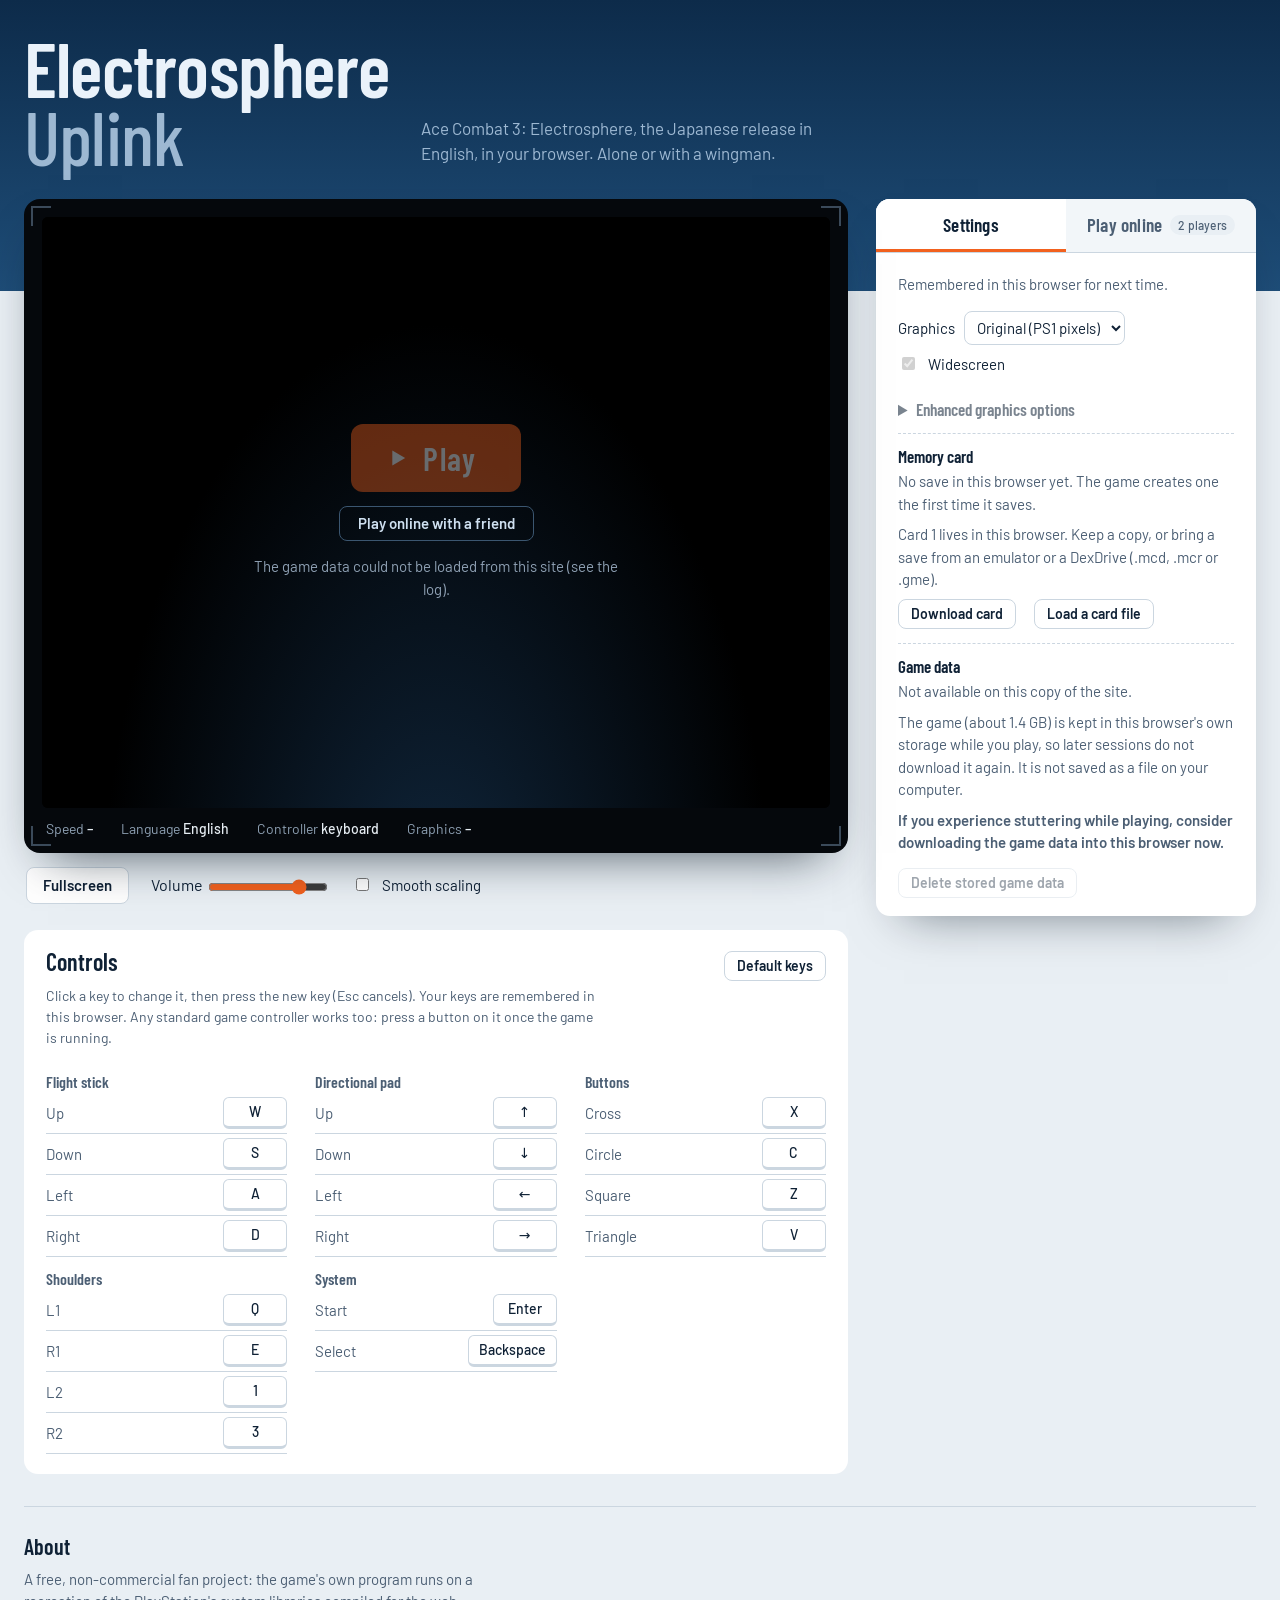
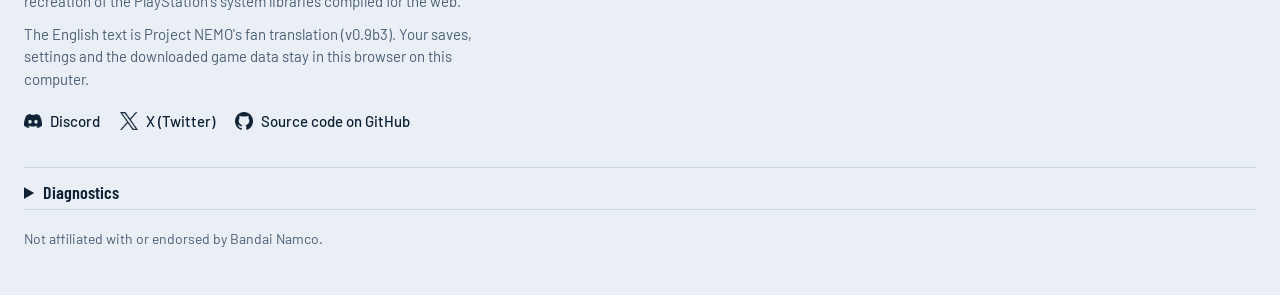
==== commit a85abe14: "Updated index" ====
--- a/web/index.html
+++ b/web/index.html
@@ -125,7 +125,8 @@
             <h4>Game data</h4>
             <p id="gd-status">Checking…</p>
             <p>The game (about 1.4 GB) is kept in this browser's own storage while you play, so later sessions do not download it again. It is not saved as a file on your computer.</p>
-            <div class="row"><button class="quiet small" id="gd-fill" hidden>Download it into this browser now</button><button class="quiet small" id="forget">Delete stored game data</button></div>
+            <p><b>If you experience stuttering while playing, consider downloading the game data into this browser now.</b></p>
+            <div class="row"><button class="quiet small" id="gd-fill" hidden>Full download</button><button class="quiet small" id="forget">Delete stored game data</button></div>
           </div>
         </div>
       </div>
@@ -135,7 +136,7 @@
           <p>Each player on their own computer. The host's memory card and settings are used, and nothing is saved on the guest's side. The guest flies as the second plane.</p>
           <div class="row">
             <label>Your name <input id="on-name" maxlength="24" size="12" autocomplete="nickname"></label>
-            <label class="check flush"><input type="checkbox" id="on-private" checked> Private room <span class="sub">(only people with the code can join; untick to list it publicly, and you accept who joins)</span></label>
+            <label class="check flush"><input type="checkbox" id="on-private" checked> Private room <span class="sub">(only people with the code can ask to join)</span></label>
           </div>
           <div id="on-idle">
             <div class="row"><button class="small" id="on-create">Create a room</button></div>
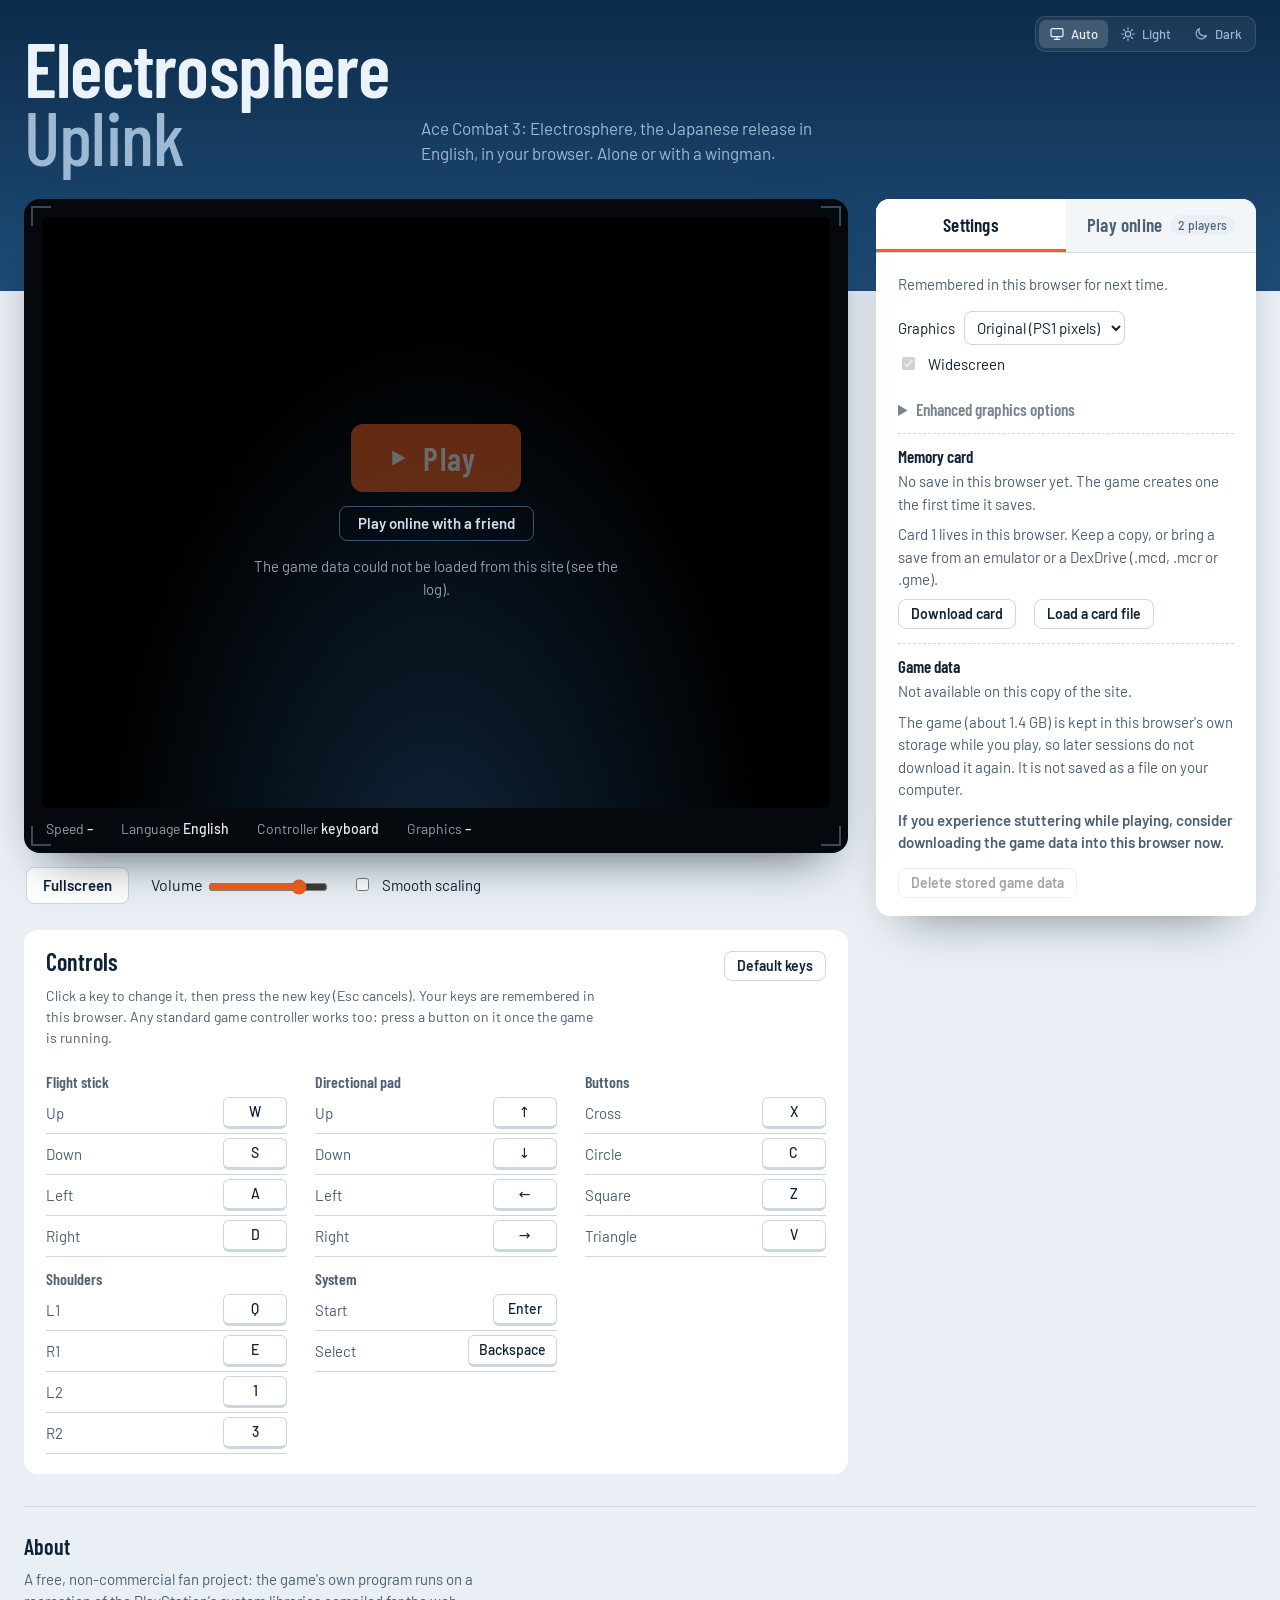
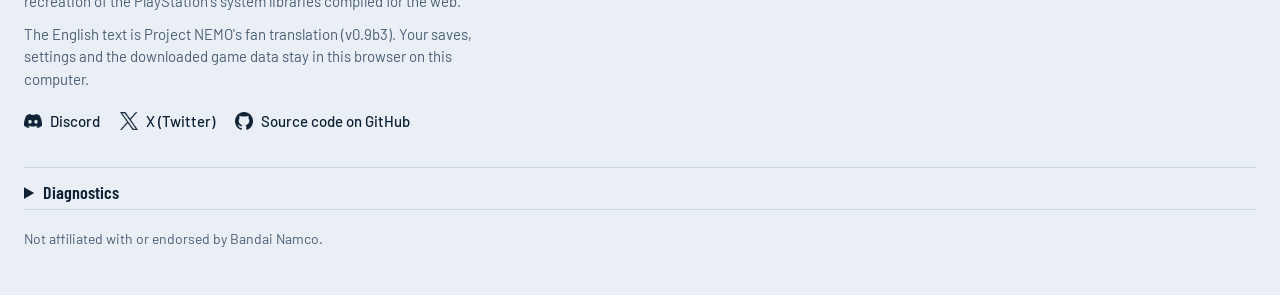
==== commit 91527b60: "Added theme selection" ====
--- a/web/index.html
+++ b/web/index.html
@@ -13,6 +13,14 @@
   <div class="wrap sky-inner">
     <h1 class="wordmark">Electrosphere <span>Uplink</span></h1>
     <p class="tagline">Ace Combat 3: Electrosphere, the Japanese release in English, in your browser. Alone or with a wingman.</p>
+    <div class="theme" role="group" aria-label="Theme">
+      <button class="theme-btn" data-set="auto" aria-pressed="true" title="Follow your system's setting">
+        <svg viewBox="0 0 24 24" aria-hidden="true"><rect x="3" y="4" width="18" height="12" rx="2"/><path d="M8 20h8M12 16v4"/></svg><span>Auto</span></button>
+      <button class="theme-btn" data-set="light" aria-pressed="false" title="Light">
+        <svg viewBox="0 0 24 24" aria-hidden="true"><circle cx="12" cy="12" r="4"/><path d="M12 2.5v2.5M12 19v2.5M2.5 12H5M19 12h2.5M5.3 5.3l1.8 1.8M16.9 16.9l1.8 1.8M5.3 18.7l1.8-1.8M16.9 7.1l1.8-1.8"/></svg><span>Light</span></button>
+      <button class="theme-btn" data-set="dark" aria-pressed="false" title="Dark">
+        <svg viewBox="0 0 24 24" aria-hidden="true"><path d="M20 14.5A8 8 0 0 1 9.5 4a8 8 0 1 0 10.5 10.5z"/></svg><span>Dark</span></button>
+    </div>
   </div>
 </header>
 <div class="wrap">
@@ -125,8 +133,8 @@
             <h4>Game data</h4>
             <p id="gd-status">Checking…</p>
             <p>The game (about 1.4 GB) is kept in this browser's own storage while you play, so later sessions do not download it again. It is not saved as a file on your computer.</p>
-            <p><b>If you experience stuttering while playing, consider downloading the game data into this browser now.</b></p>
-            <div class="row"><button class="quiet small" id="gd-fill" hidden>Full download</button><button class="quiet small" id="forget">Delete stored game data</button></div>
+            <p><strong>If you experience stuttering while playing, consider downloading the game data into this browser now.</strong></p>
+            <div class="row"><button class="quiet small" id="gd-fill" hidden>Download it into this browser now</button><button class="quiet small" id="forget">Delete stored game data</button></div>
           </div>
         </div>
       </div>
--- a/web/style.css
+++ b/web/style.css
@@ -60,7 +60,18 @@
 
 /* ---- the sky band */
 .sky { background: linear-gradient(180deg, var(--sky) 0%, var(--sky-low) 100%); color: var(--sky-ink); padding: 34px 0 120px; }
-.sky-inner { display: flex; flex-wrap: wrap; align-items: flex-end; gap: 10px 32px; }
+.sky-inner { display: flex; flex-wrap: wrap; align-items: flex-end; gap: 10px 32px; position: relative; }
+
+/* the theme switch (page/theme.js), top right of the sky band */
+.theme { position: absolute; top: -18px; right: 24px; display: flex; gap: 2px; padding: 3px; border-radius: 10px;
+         background: rgba(255, 255, 255, .06); border: 1px solid rgba(255, 255, 255, .12); }
+.theme .theme-btn { display: inline-flex; align-items: center; gap: 6px; padding: 6px 10px; border-radius: 7px; border: 0;
+                    background: transparent; color: var(--sky-ink-soft); font: 500 13px/1 var(--font); }
+.theme .theme-btn:hover:not(:disabled) { background: rgba(255, 255, 255, .10); color: var(--sky-ink); box-shadow: none; transform: none; }
+.theme .theme-btn:active:not(:disabled) { background: rgba(255, 255, 255, .16); transform: none; }
+.theme .theme-btn[aria-pressed="true"] { background: rgba(255, 255, 255, .16); color: var(--sky-ink); }
+.theme svg { width: 16px; height: 16px; fill: none; stroke: currentColor; stroke-width: 1.8; stroke-linecap: round; stroke-linejoin: round; }
+@media (max-width: 640px) { .theme { right: 16px; top: 0; } .theme .theme-btn { padding: 6px 8px; } .theme .theme-btn span { display: none; } }
 .wordmark { margin: 0; font: 600 clamp(40px, 6.4vw, 76px)/.9 var(--font-cond); letter-spacing: -.01em; }
 .wordmark span { display: block; font-weight: 500; color: var(--sky-ink-soft); }
 .tagline { margin: 0 0 4px; max-width: 42ch; color: var(--sky-ink-soft); font-size: 17px; }
@@ -176,7 +187,7 @@
 .note { font-size: 14px; color: var(--ink-soft); margin: 4px 0 0; min-height: 1em; }
 .note.ok { color: var(--ok); } .note.bad { color: var(--bad); }
 .row { display: flex; flex-wrap: wrap; gap: 10px; align-items: center; }
-.row[hidden] { display: none; }
+.row[hidden], #step-online .row[hidden] { display: none; }
 #forget { margin-top: 6px; }
 
 /* online panel (web/online.js) */
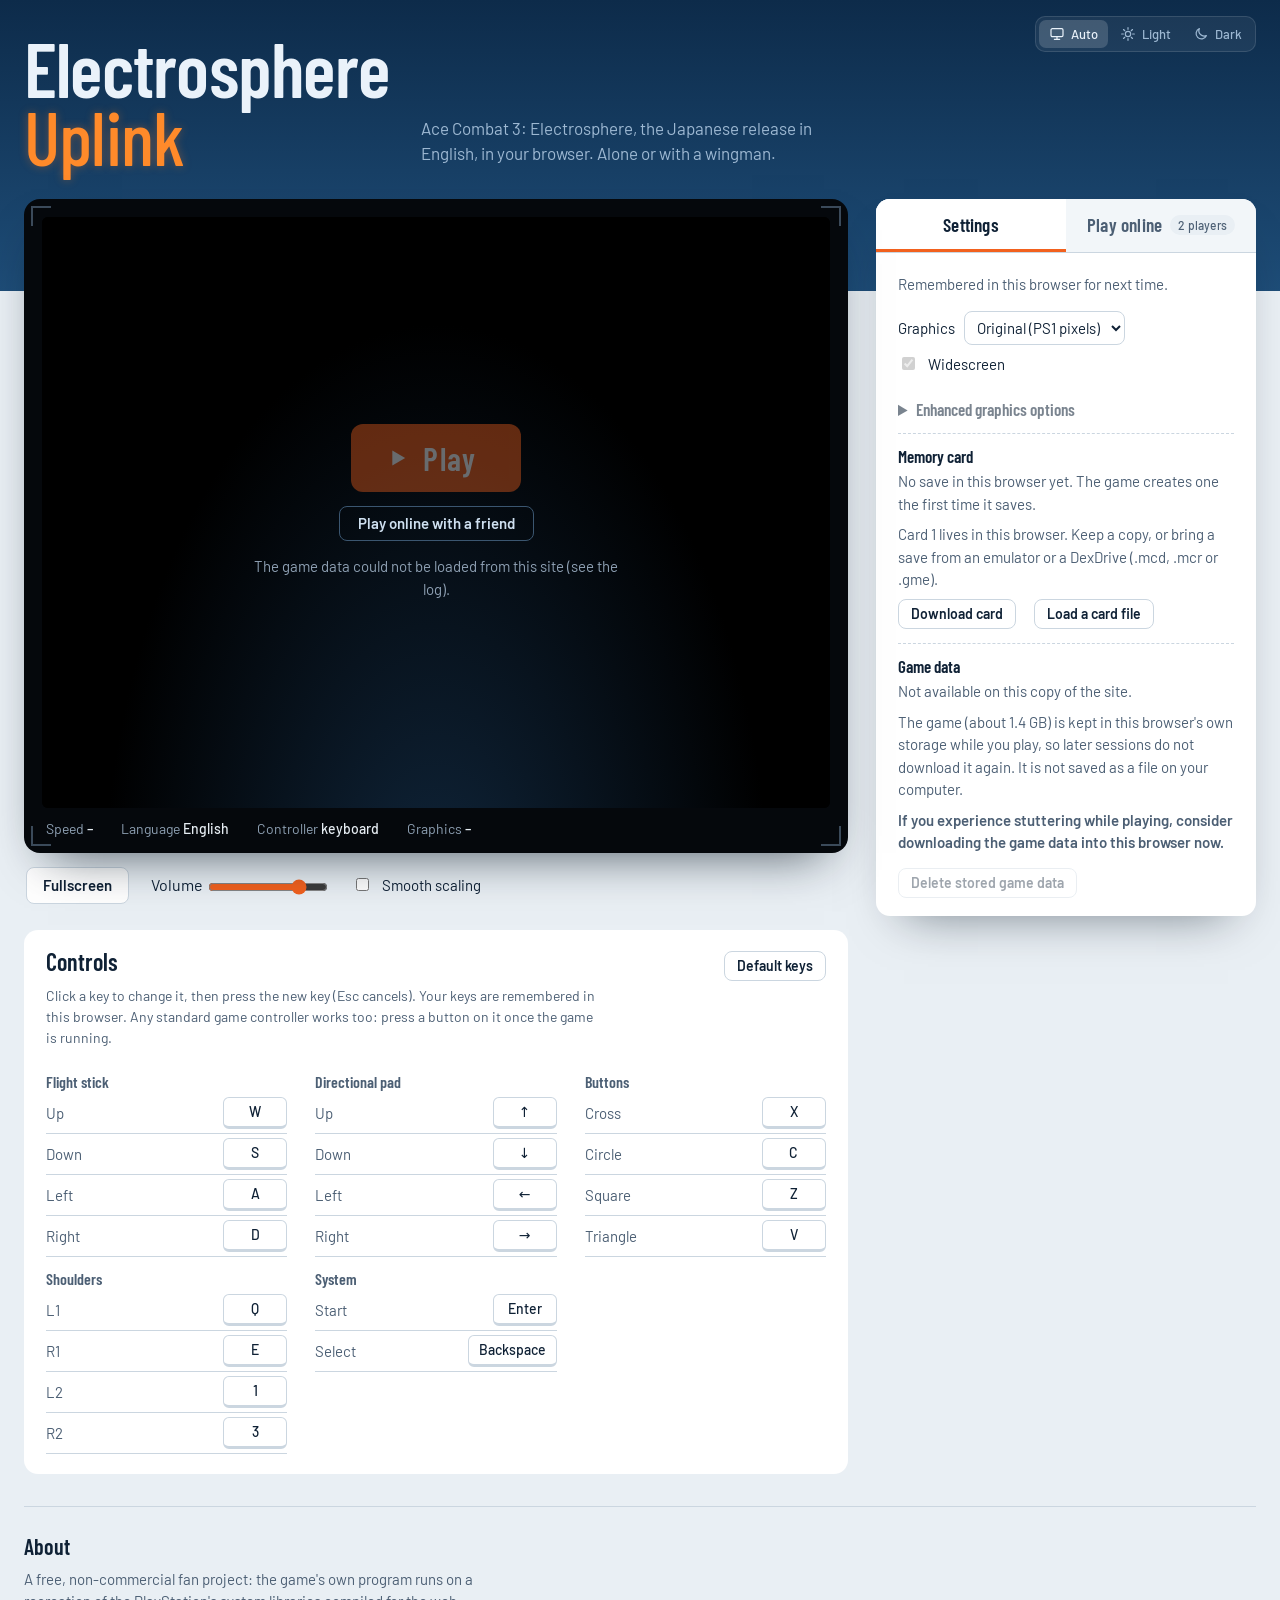
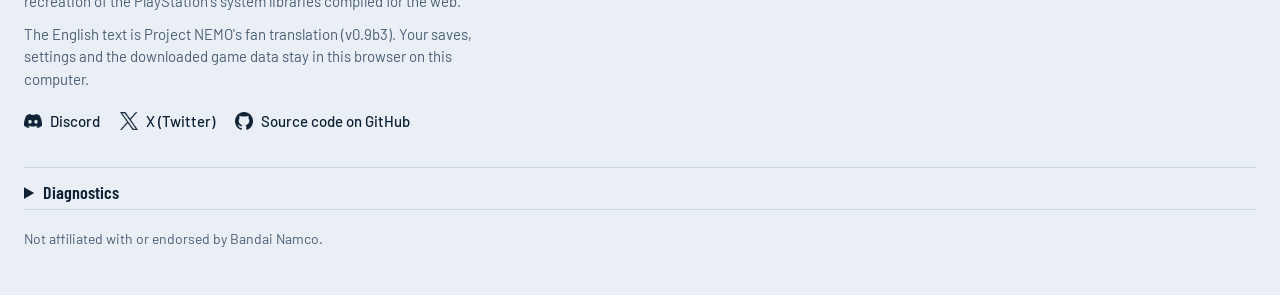
==== commit 223c9743: "Changed uplink colour" ====
--- a/web/index.html
+++ b/web/index.html
@@ -143,7 +143,7 @@
           <h2 class="panel-title">Play online together</h2>
           <p>Each player on their own computer. The host's memory card and settings are used, and nothing is saved on the guest's side. The guest flies as the second plane.</p>
           <div class="row">
-            <label>Your name <input id="on-name" maxlength="24" size="12" autocomplete="nickname"></label>
+            <label>Username <input id="on-name" maxlength="24" size="12" autocomplete="nickname"></label>
             <label class="check flush"><input type="checkbox" id="on-private" checked> Private room <span class="sub">(only people with the code can ask to join)</span></label>
           </div>
           <div id="on-idle">
--- a/web/style.css
+++ b/web/style.css
@@ -73,7 +73,7 @@
 .theme svg { width: 16px; height: 16px; fill: none; stroke: currentColor; stroke-width: 1.8; stroke-linecap: round; stroke-linejoin: round; }
 @media (max-width: 640px) { .theme { right: 16px; top: 0; } .theme .theme-btn { padding: 6px 8px; } .theme .theme-btn span { display: none; } }
 .wordmark { margin: 0; font: 600 clamp(40px, 6.4vw, 76px)/.9 var(--font-cond); letter-spacing: -.01em; }
-.wordmark span { display: block; font-weight: 500; color: var(--sky-ink-soft); }
+.wordmark span { display: block; font-weight: 500; color: #FF8A2A; text-shadow: 0 0 10px rgba(255, 122, 26, .35); }   /* neon orange, a soft glow */
 .tagline { margin: 0 0 4px; max-width: 42ch; color: var(--sky-ink-soft); font-size: 17px; }
 
 /* ---- deck: the screen rises out of the sky band */
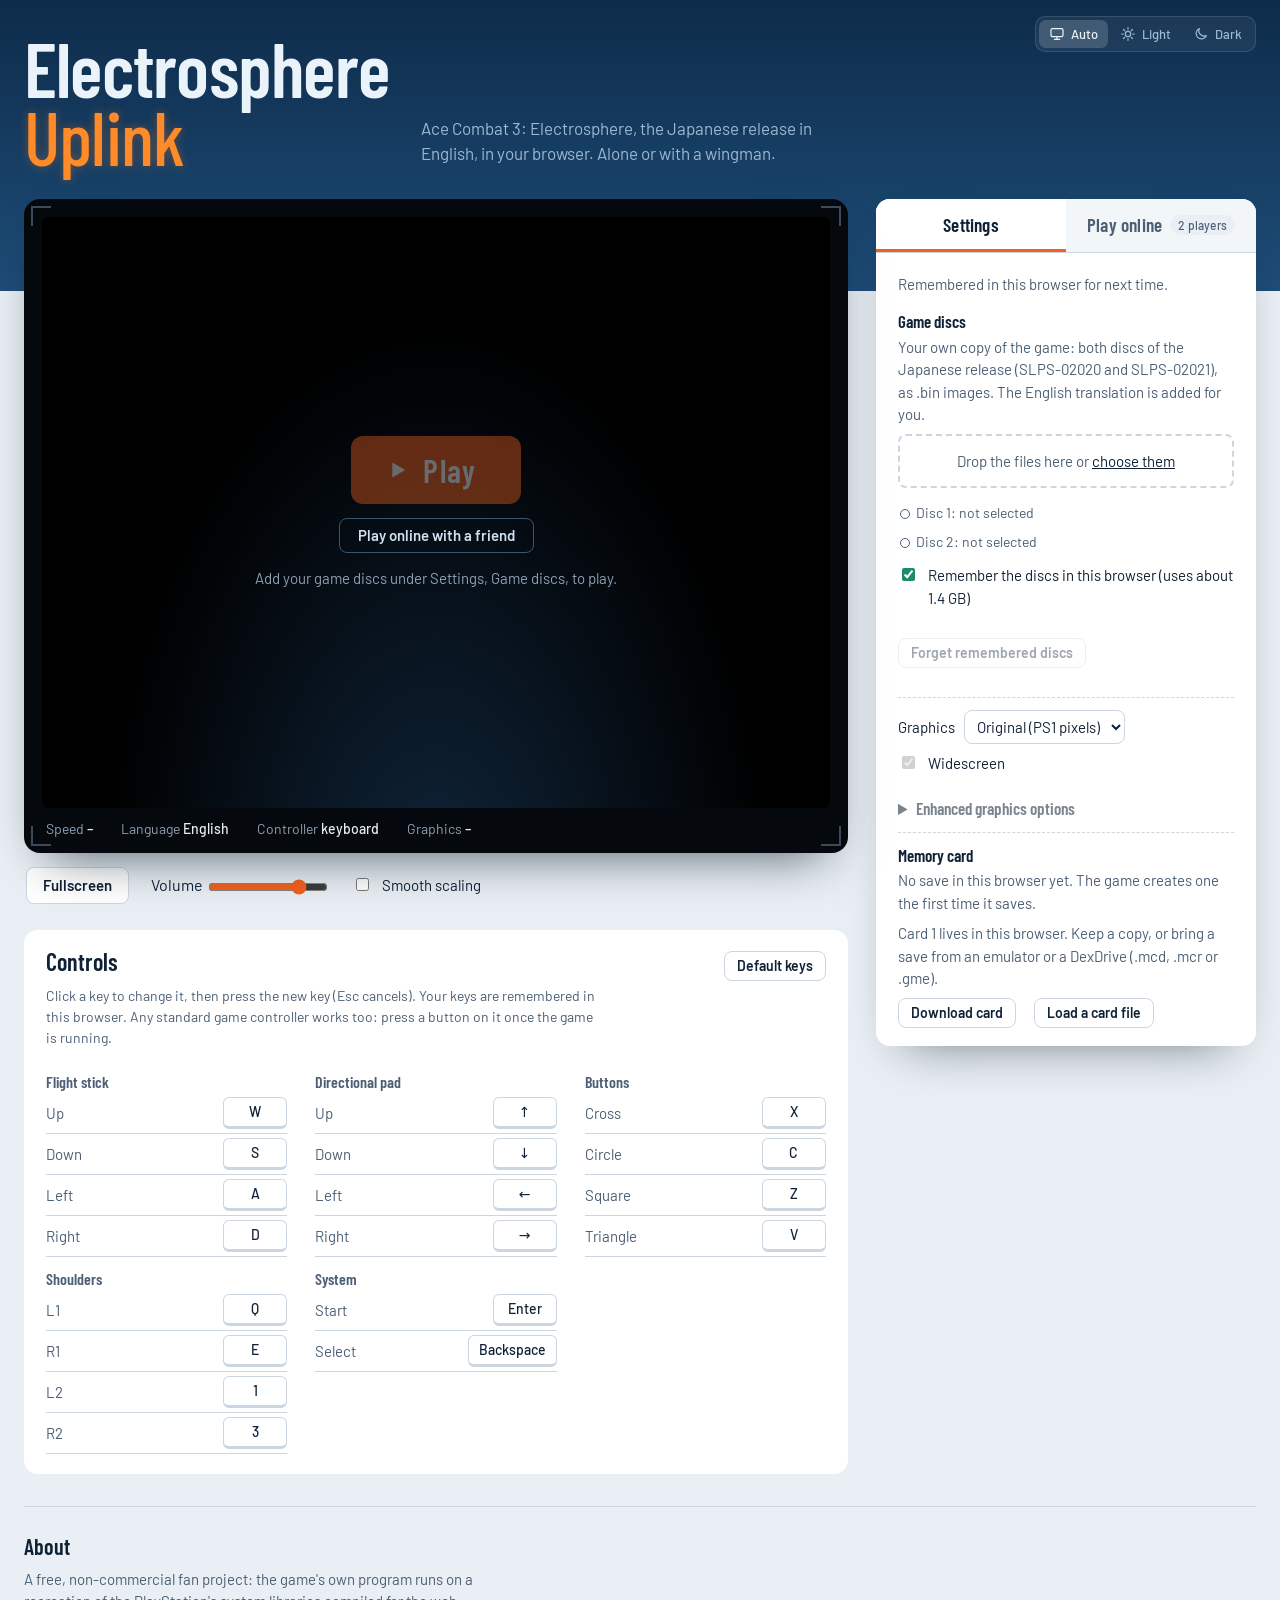
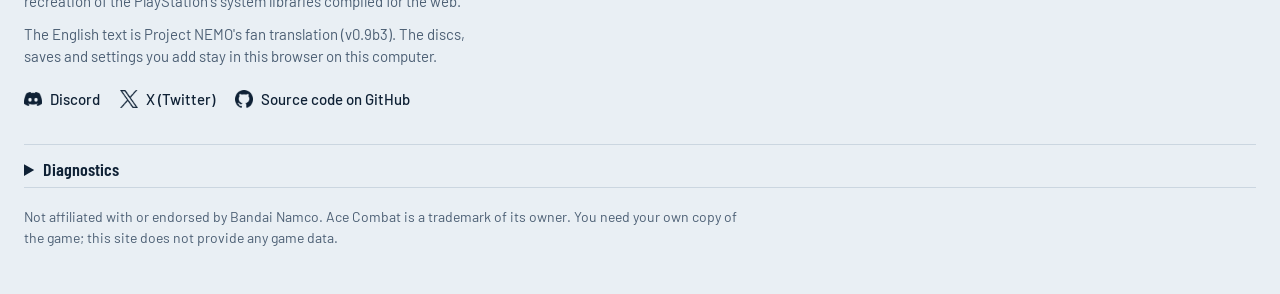
==== commit 30018668: "Disc checks" ====
--- a/web/index.html
+++ b/web/index.html
@@ -95,6 +95,16 @@
       <div class="panel" id="panel-setup" role="tabpanel" aria-labelledby="tab-setup">
         <p class="panel-lede">Remembered in this browser for next time.</p>
         <div class="settings">
+          <div class="set-group" id="step-discs">
+            <h4>Game discs</h4>
+            <p>Your own copy of the game: both discs of the Japanese release (SLPS-02020 and SLPS-02021), as .bin images. The English translation is added for you.</p>
+            <div id="drop">Drop the files here or <label class="pickbtn" for="pick">choose them</label><input type="file" id="pick" multiple accept=".bin,.cue,.iso,.img"></div>
+            <ul class="files" id="files"></ul>
+            <label class="check"><input type="checkbox" id="remember" checked> Remember the discs in this browser (uses about 1.4 GB)</label>
+            <p class="note" id="storeprog"></p>
+            <div class="row"><button class="quiet small" id="forget">Forget remembered discs</button></div>
+            <p class="note" id="enhint"></p>
+          </div>
           <div class="set-group">
             <div class="row">
               <label>Graphics <select id="gfx" aria-describedby="gfxhint">
@@ -129,13 +139,6 @@
             <p>Card 1 lives in this browser. Keep a copy, or bring a save from an emulator or a DexDrive (.mcd, .mcr or .gme).</p>
             <div class="row"><button class="quiet small" id="export">Download card</button><button class="quiet small" id="importbtn">Load a card file</button><button class="quiet small" id="restorecard" hidden>Restore previous card</button><input type="file" id="import" accept=".mcd,.mcr,.gme" hidden></div>
           </div>
-          <div class="set-group">
-            <h4>Game data</h4>
-            <p id="gd-status">Checking…</p>
-            <p>The game (about 1.4 GB) is kept in this browser's own storage while you play, so later sessions do not download it again. It is not saved as a file on your computer.</p>
-            <p><strong>If you experience stuttering while playing, consider downloading the game data into this browser now.</strong></p>
-            <div class="row"><button class="quiet small" id="gd-fill" hidden>Download it into this browser now</button><button class="quiet small" id="forget">Delete stored game data</button></div>
-          </div>
         </div>
       </div>
       <div class="panel" id="panel-online" role="tabpanel" aria-labelledby="tab-online" hidden>
@@ -180,7 +183,7 @@
     <section aria-labelledby="h-about">
       <h2 id="h-about">About</h2>
       <p>A free, non-commercial fan project: the game's own program runs on a recreation of the PlayStation's system libraries compiled for the web.</p>
-      <p>The English text is Project NEMO's fan translation (v0.9b3). Your saves, settings and the downloaded game data stay in this browser on this computer.</p>
+      <p>The English text is Project NEMO's fan translation (v0.9b3). The discs, saves and settings you add stay in this browser on this computer.</p>
       <ul class="contact" aria-label="Contact and source code">
         <li><a href="https://discord.com/users/176006073197527040" target="_blank" rel="noopener noreferrer"><span class="logo logo-discord" aria-hidden="true"></span>Discord</a></li>
         <li><a href="https://x.com/Ashenfag" target="_blank" rel="noopener noreferrer"><span class="logo logo-x" aria-hidden="true"></span>X (Twitter)</a></li>
@@ -195,7 +198,7 @@
   </details>
 
   <footer>
-    <p>Not affiliated with or endorsed by Bandai Namco.</p>
+    <p>Not affiliated with or endorsed by Bandai Namco. Ace Combat is a trademark of its owner. You need your own copy of the game; this site does not provide any game data.</p>
   </footer>
 </div>
 <script src="netplay.js"></script>
--- a/web/style.css
+++ b/web/style.css
@@ -198,6 +198,11 @@
 .files li { padding: 4px 0 4px 18px; position: relative; }
 .files li::before { content: ''; position: absolute; left: 2px; top: 11px; width: 8px; height: 8px; border-radius: 50%; border: 1.5px solid var(--ink-soft); }
 .files li.dim { color: var(--ink-soft); }
+.files li.ok::before { background: var(--ok); border-color: var(--ok); }
+#drop { border: 2px dashed var(--rule); border-radius: 8px; padding: 14px; margin-top: 8px; text-align: center; color: var(--ink-soft); font-size: 15px; }
+#drop.over { border-color: var(--burn); color: var(--ink); }
+#drop label.pickbtn { color: var(--ink); text-decoration: underline; cursor: pointer; }
+#drop input[type=file] { display: none; }
 .files li button { margin-left: 8px; }
 .on-code { font: 600 30px/1.2 var(--font-cond); letter-spacing: .06em; margin: 8px 0 0; }
 
